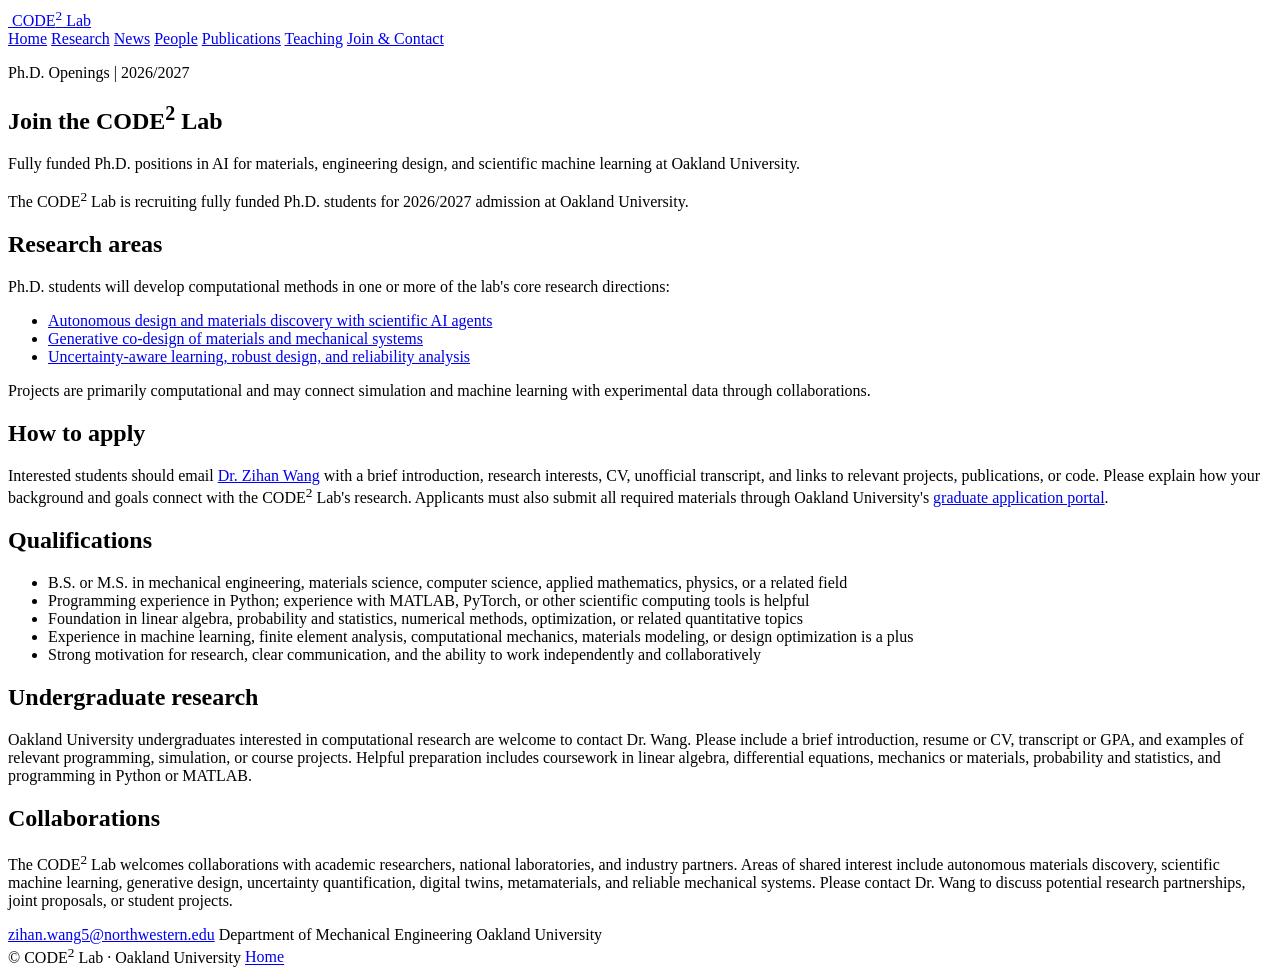
==== join.html @ 9dd8467e "Rename lab to CODE squared Lab" ====
<!doctype html>
<html lang="en">
  <head>
    <meta charset="utf-8" />
    <meta name="viewport" content="width=device-width, initial-scale=1" />
    <title>Join &amp; Contact | CODE&sup2; Lab</title>
    <link rel="icon" type="image/png" href="assets/codesign-lab-icon.png" />
    <link rel="stylesheet" href="styles.css" />
  </head>
  <body>
    <header class="site-header" data-header>
      <a class="brand" href="index.html" aria-label="CODE squared Lab home">
        <img class="brand-mark" src="assets/codesign-lab-icon.png" alt="" />
        <span>CODE<sup>2</sup> Lab</span>
      </a>
      <nav class="nav" aria-label="Primary navigation">
        <a href="index.html">Home</a>
        <a href="research.html">Research</a>
        <a href="news.html">News</a>
        <a href="people.html">People</a>
        <a href="publications.html">Publications</a>
        <a href="teaching.html">Teaching</a>
        <a class="active" href="join.html">Join &amp; Contact</a>
      </nav>
    </header>

    <main>
      <section class="page-hero">
        <p class="eyebrow">Ph.D. Openings | 2026/2027</p>
        <h1>Join the CODE<sup>2</sup> Lab</h1>
        <p>Fully funded Ph.D. positions in AI for materials, engineering design, and scientific machine learning at Oakland University.</p>
      </section>

      <section class="section recruitment-content">
        <p>
          The CODE<sup>2</sup> Lab is recruiting fully funded Ph.D. students for 2026/2027 admission at Oakland University.
        </p>

        <div class="recruitment-block">
          <h2>Research areas</h2>
          <p>Ph.D. students will develop computational methods in one or more of the lab's core research directions:</p>
          <ul>
            <li><a href="research-autonomous-discovery.html">Autonomous design and materials discovery with scientific AI agents</a></li>
            <li><a href="research-generative-codesign.html">Generative co-design of materials and mechanical systems</a></li>
            <li><a href="research-reliable-design.html">Uncertainty-aware learning, robust design, and reliability analysis</a></li>
          </ul>
          <p>
            Projects are primarily computational and may connect simulation and machine learning with experimental data
            through collaborations.
          </p>
        </div>

        <div class="recruitment-block">
          <h2>How to apply</h2>
          <p>
            Interested students should email <a class="text-link" href="mailto:zihan.wang5@northwestern.edu">Dr. Zihan Wang</a>
            with a brief introduction, research interests, CV, unofficial transcript, and links to relevant projects,
            publications, or code. Please explain how your background and goals connect with the CODE<sup>2</sup> Lab's research.
            Applicants must also submit all required materials through Oakland University's
            <a class="text-link" href="https://gradapply.oakland.edu/apply/" target="_blank" rel="noopener">graduate application portal</a>.
          </p>
        </div>

        <div class="recruitment-block">
          <h2>Qualifications</h2>
          <ul>
            <li>B.S. or M.S. in mechanical engineering, materials science, computer science, applied mathematics, physics, or a related field</li>
            <li>Programming experience in Python; experience with MATLAB, PyTorch, or other scientific computing tools is helpful</li>
            <li>Foundation in linear algebra, probability and statistics, numerical methods, optimization, or related quantitative topics</li>
            <li>Experience in machine learning, finite element analysis, computational mechanics, materials modeling, or design optimization is a plus</li>
            <li>Strong motivation for research, clear communication, and the ability to work independently and collaboratively</li>
          </ul>
        </div>

        <div class="recruitment-block">
          <h2>Undergraduate research</h2>
          <p>
            Oakland University undergraduates interested in computational research are welcome to contact Dr. Wang.
            Please include a brief introduction, resume or CV, transcript or GPA, and examples of relevant programming,
            simulation, or course projects. Helpful preparation includes coursework in linear algebra, differential
            equations, mechanics or materials, probability and statistics, and programming in Python or MATLAB.
          </p>
        </div>

        <div class="recruitment-block">
          <h2>Collaborations</h2>
          <p>
            The CODE<sup>2</sup> Lab welcomes collaborations with academic researchers, national laboratories, and industry
            partners. Areas of shared interest include autonomous materials discovery, scientific machine learning,
            generative design, uncertainty quantification, digital twins, metamaterials, and reliable mechanical systems.
            Please contact Dr. Wang to discuss potential research partnerships, joint proposals, or student projects.
          </p>
        </div>

        <div class="contact-card recruitment-contact">
          <a href="mailto:zihan.wang5@northwestern.edu">zihan.wang5@northwestern.edu</a>
          <span>Department of Mechanical Engineering</span>
          <span>Oakland University</span>
        </div>

        <div class="recruitment-block visitor-map-block">
          <div class="visitor-map" aria-label="Map of website visitors">
            <script type="text/javascript" id="mapmyvisitors" src="https://mapmyvisitors.com/map.js?cl=ffffff&amp;w=250&amp;t=n&amp;d=c1learaRrqzOCpCjEkBRZJK8Mlx36-OvCpyhNSMTIv8&amp;co=acacac&amp;cmn=cc3a96"></script>
          </div>
        </div>
      </section>
    </main>

    <footer class="footer">
      <span>&copy; <span data-year></span> CODE<sup>2</sup> Lab &middot; Oakland University</span>
      <a href="index.html">Home</a>
    </footer>

    <script src="script.js"></script>
  </body>
</html>
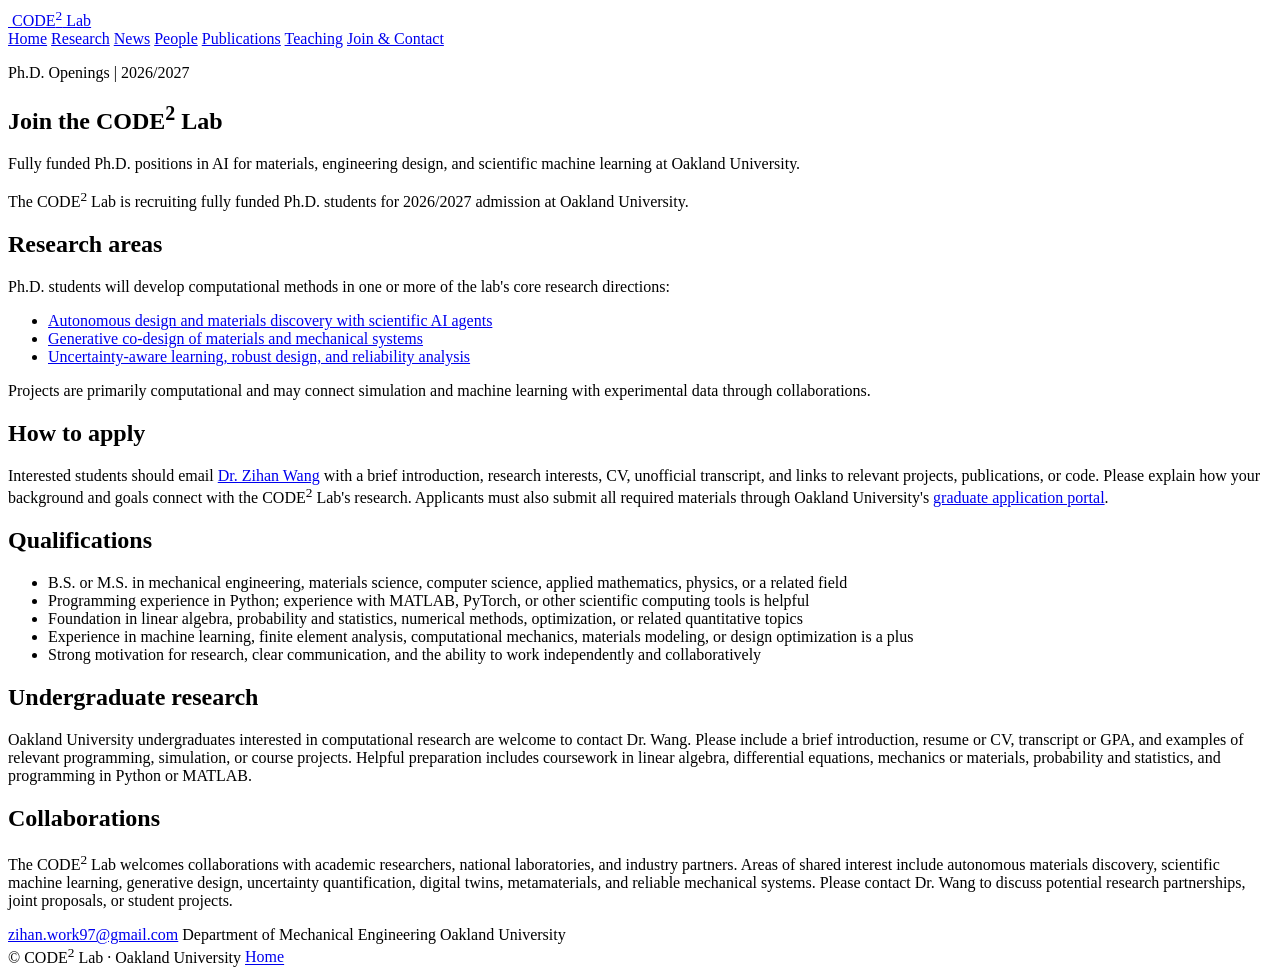
==== commit 8c4012ab: "Update contact email" ====
--- a/join.html
+++ b/join.html
@@ -53,7 +53,7 @@
         <div class="recruitment-block">
           <h2>How to apply</h2>
           <p>
-            Interested students should email <a class="text-link" href="mailto:zihan.wang5@northwestern.edu">Dr. Zihan Wang</a>
+            Interested students should email <a class="text-link" href="mailto:zihan.work97@gmail.com">Dr. Zihan Wang</a>
             with a brief introduction, research interests, CV, unofficial transcript, and links to relevant projects,
             publications, or code. Please explain how your background and goals connect with the CODE<sup>2</sup> Lab's research.
             Applicants must also submit all required materials through Oakland University's
@@ -93,7 +93,7 @@
         </div>
 
         <div class="contact-card recruitment-contact">
-          <a href="mailto:zihan.wang5@northwestern.edu">zihan.wang5@northwestern.edu</a>
+          <a href="mailto:zihan.work97@gmail.com">zihan.work97@gmail.com</a>
           <span>Department of Mechanical Engineering</span>
           <span>Oakland University</span>
         </div>
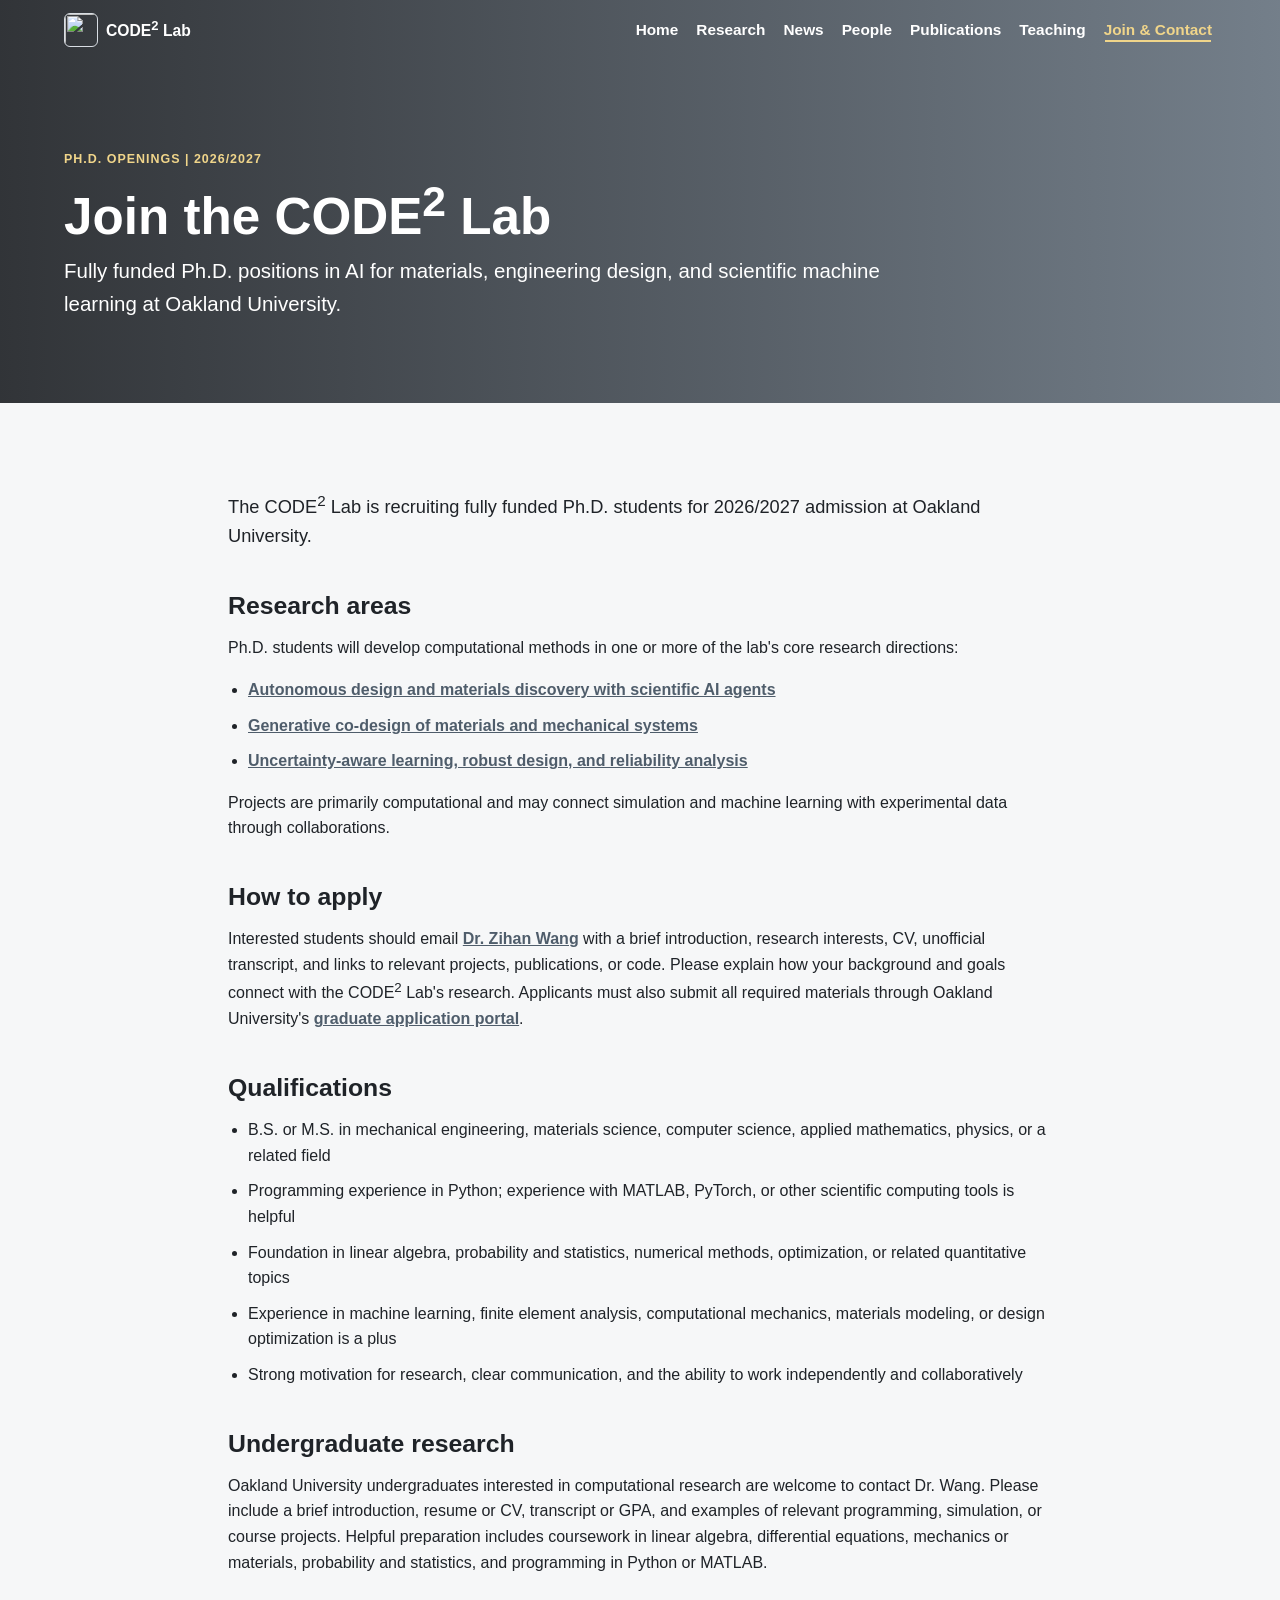
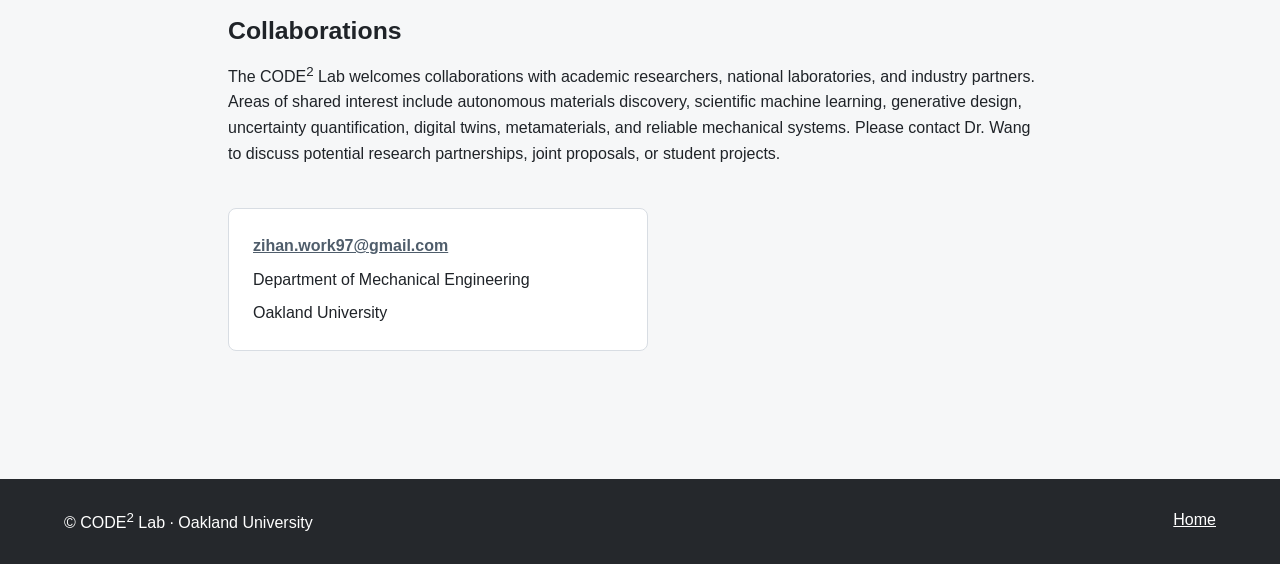
==== commit 14ca8db3: "Refresh stylesheet cache for compact hero" ====
--- a/join.html
+++ b/join.html
@@ -5,7 +5,7 @@
     <meta name="viewport" content="width=device-width, initial-scale=1" />
     <title>Join &amp; Contact | CODE&sup2; Lab</title>
     <link rel="icon" type="image/png" href="assets/codesign-lab-icon.png" />
-    <link rel="stylesheet" href="styles.css" />
+    <link rel="stylesheet" href="styles.css?v=20260806-compact" />
   </head>
   <body>
     <header class="site-header" data-header>
--- a/styles.css
+++ b/styles.css
@@ -0,0 +1,1283 @@
+:root {
+  --ink: #1f2328;
+  --muted: #66707a;
+  --line: #d8dde3;
+  --paper: #f6f7f8;
+  --white: #ffffff;
+  --green: #4f5d6b;
+  --gold: #725a34;
+  --gold-bright: #f0d58a;
+  --blue: #5f7184;
+  --charcoal: #25282c;
+  --shadow: 0 18px 50px rgba(31, 35, 40, 0.12);
+}
+
+* {
+  box-sizing: border-box;
+}
+
+html {
+  scroll-behavior: smooth;
+}
+
+@keyframes softFloat {
+  0% {
+    transform: translateY(0) rotate(0deg);
+  }
+
+  50% {
+    transform: translateY(-5px) rotate(1.2deg);
+  }
+
+  100% {
+    transform: translateY(0) rotate(0deg);
+  }
+}
+
+@keyframes softGlow {
+  0%,
+  100% {
+    opacity: 0.45;
+    transform: translate3d(-6px, 6px, 0) scale(0.96);
+  }
+
+  50% {
+    opacity: 0.88;
+    transform: translate3d(4px, -4px, 0) scale(1.04);
+  }
+}
+
+body {
+  margin: 0;
+  color: var(--ink);
+  background: var(--paper);
+  font-family: "Inter", "Segoe UI", Arial, sans-serif;
+  line-height: 1.6;
+}
+
+a {
+  color: inherit;
+}
+
+.site-header {
+  position: fixed;
+  top: 0;
+  left: 0;
+  z-index: 20;
+  display: flex;
+  width: 100%;
+  align-items: center;
+  justify-content: space-between;
+  gap: 18px;
+  padding: 12px clamp(18px, 5vw, 72px);
+  color: var(--white);
+  transition: background 180ms ease, box-shadow 180ms ease, color 180ms ease;
+}
+
+.site-header.is-scrolled {
+  color: var(--ink);
+  background: rgba(246, 247, 248, 0.94);
+  box-shadow: 0 8px 24px rgba(31, 35, 40, 0.1);
+  backdrop-filter: blur(14px);
+}
+
+.brand {
+  display: inline-flex;
+  align-items: center;
+  gap: 8px;
+  font-size: 0.98rem;
+  font-weight: 800;
+  text-decoration: none;
+}
+
+.brand-mark {
+  display: block;
+  width: 34px;
+  height: 34px;
+  border: 1px solid var(--line);
+  border-radius: 6px;
+  object-fit: cover;
+  transition: transform 220ms ease, box-shadow 220ms ease;
+}
+
+.brand:hover .brand-mark,
+.brand:focus-visible .brand-mark {
+  box-shadow: 0 10px 24px rgba(31, 35, 40, 0.14);
+  transform: translateY(-2px) rotate(-2deg);
+}
+
+.nav {
+  display: flex;
+  flex-wrap: wrap;
+  justify-content: flex-end;
+  gap: 6px 10px;
+  font-size: 0.96rem;
+  font-weight: 650;
+}
+
+.nav a {
+  position: relative;
+  display: inline-flex;
+  min-height: 36px;
+  align-items: center;
+  padding: 5px 4px;
+  text-decoration: none;
+}
+
+.nav a::after {
+  position: absolute;
+  right: 5px;
+  bottom: 6px;
+  left: 5px;
+  height: 2px;
+  background: currentColor;
+  content: "";
+  transform: scaleX(0);
+  transform-origin: left;
+  transition: transform 180ms ease;
+}
+
+.nav a.active {
+  color: var(--gold-bright);
+}
+
+.nav a:hover {
+  color: var(--gold-bright);
+}
+
+.nav a:hover::after,
+.nav a:focus-visible::after,
+.nav a.active::after {
+  transform: scaleX(1);
+}
+
+.site-header.is-scrolled .nav a.active,
+.site-header.is-scrolled .nav a:hover {
+  color: var(--gold);
+}
+
+.hero {
+  position: relative;
+  min-height: 78vh;
+  display: grid;
+  align-items: end;
+  overflow: hidden;
+  padding: 92px clamp(18px, 5vw, 72px) 48px;
+}
+
+.hero-image,
+.hero-scrim,
+.hero-interactive-wrap {
+  position: absolute;
+  inset: 0;
+  width: 100%;
+  height: 100%;
+}
+
+.hero-image {
+  object-fit: cover;
+  object-position: center;
+}
+
+.hero-scrim {
+  background: linear-gradient(90deg, rgba(37, 40, 44, 0.78), rgba(79, 93, 107, 0.42) 44%, rgba(95, 113, 132, 0.1) 76%);
+}
+
+.hero-interactive-wrap {
+  z-index: 1;
+  inset: auto clamp(18px, 5vw, 72px) 9% auto;
+  width: min(24vw, 330px);
+  height: min(24vw, 330px);
+  pointer-events: none;
+}
+
+.hero-interactive-model {
+  display: block;
+  width: 100%;
+  height: 100%;
+  cursor: grab;
+  filter: drop-shadow(0 20px 28px rgba(0, 0, 0, 0.3));
+  opacity: 1;
+  touch-action: none;
+  pointer-events: auto;
+}
+
+.hero-interactive-model:active {
+  cursor: grabbing;
+}
+
+.hero-rotate-hint {
+  position: absolute;
+  top: 8px;
+  left: 8px;
+  z-index: 2;
+  border: 1px solid rgba(255, 255, 255, 0.42);
+  border-radius: 999px;
+  padding: 4px 9px;
+  color: rgba(255, 255, 255, 0.86);
+  background: rgba(31, 35, 40, 0.36);
+  backdrop-filter: blur(8px);
+  font-size: 0.7rem;
+  font-weight: 800;
+  letter-spacing: 0.02em;
+  pointer-events: none;
+}
+
+.hero-content {
+  position: relative;
+  z-index: 2;
+  max-width: 680px;
+  color: var(--white);
+  animation: heroRise 720ms ease both;
+}
+
+@keyframes heroRise {
+  from {
+    opacity: 0;
+    transform: translateY(18px);
+  }
+
+  to {
+    opacity: 1;
+    transform: translateY(0);
+  }
+}
+
+.page-hero {
+  padding: 150px clamp(18px, 5vw, 72px) 82px;
+  color: var(--white);
+  background:
+    linear-gradient(90deg, rgba(37, 40, 44, 0.94), rgba(79, 93, 107, 0.78)),
+    url("assets/research-hero.png") center / cover;
+}
+
+.page-hero h1,
+.page-hero p {
+  max-width: 860px;
+}
+
+.page-hero h1 {
+  font-size: clamp(2.35rem, 4vw, 3.8rem);
+  line-height: 1.02;
+}
+
+.page-hero > p:not(.eyebrow) {
+  margin-bottom: 0;
+  font-size: clamp(1.05rem, 2vw, 1.28rem);
+}
+
+.page-hero > .text-link {
+  display: inline-block;
+  margin-top: 16px;
+  color: var(--gold-bright);
+}
+
+.page-hero > .text-link:hover {
+  color: var(--white);
+}
+
+.eyebrow {
+  margin: 0 0 10px;
+  color: var(--gold);
+  font-size: 0.78rem;
+  font-weight: 800;
+  letter-spacing: 0.08em;
+  text-transform: uppercase;
+}
+
+.hero .eyebrow,
+.page-hero .eyebrow {
+  color: var(--gold-bright);
+}
+
+h1,
+h2,
+h3,
+p {
+  margin-top: 0;
+}
+
+h1 {
+  margin-bottom: 12px;
+  font-size: clamp(3rem, 6.4vw, 6rem);
+  line-height: 0.94;
+}
+
+h2 {
+  margin-bottom: 0;
+  font-size: clamp(1.75rem, 3vw, 2.8rem);
+  line-height: 1.1;
+}
+
+h3 {
+  margin-bottom: 10px;
+  font-size: 1.12rem;
+  line-height: 1.25;
+}
+
+.hero-copy {
+  max-width: 590px;
+  margin-bottom: 20px;
+  font-size: clamp(0.98rem, 1.6vw, 1.18rem);
+}
+
+.hero-actions {
+  display: flex;
+  flex-wrap: wrap;
+  gap: 10px;
+}
+
+.button {
+  display: inline-flex;
+  min-height: 40px;
+  align-items: center;
+  justify-content: center;
+  border: 1px solid rgba(255, 255, 255, 0.78);
+  border-radius: 7px;
+  padding: 8px 15px;
+  font-weight: 760;
+  text-decoration: none;
+  transition: background 180ms ease, color 180ms ease, transform 180ms ease, box-shadow 180ms ease;
+}
+
+.button:hover,
+.button:focus-visible {
+  box-shadow: 0 12px 28px rgba(31, 35, 40, 0.18);
+  transform: translateY(-2px);
+}
+
+.button.primary {
+  color: var(--charcoal);
+  background: var(--white);
+}
+
+.button.secondary {
+  color: var(--white);
+}
+
+.section {
+  max-width: 1180px;
+  margin: 0 auto;
+  padding: 86px clamp(18px, 5vw, 48px);
+}
+
+.motion-ready .section,
+.motion-ready .page-hero {
+  opacity: 0;
+  transform: translateY(18px);
+  transition: opacity 520ms ease, transform 520ms ease;
+}
+
+.motion-ready .section.is-visible,
+.motion-ready .page-hero.is-visible {
+  opacity: 1;
+  transform: translateY(0);
+}
+
+.section[id] {
+  scroll-margin-top: 88px;
+}
+
+.band {
+  max-width: none;
+  background: var(--white);
+}
+
+.band > * {
+  max-width: 1084px;
+  margin-right: auto;
+  margin-left: auto;
+}
+
+.section-heading {
+  margin-bottom: 34px;
+}
+
+.section-heading.split {
+  display: flex;
+  align-items: end;
+  justify-content: space-between;
+  gap: 28px;
+}
+
+.intro-grid {
+  display: grid;
+  grid-template-columns: minmax(0, 1.15fr) minmax(300px, 0.85fr);
+  gap: 42px;
+  align-items: start;
+}
+
+.intro-grid > p {
+  max-width: 720px;
+  font-size: 1.18rem;
+}
+
+.facts {
+  display: grid;
+  gap: 14px;
+  margin: 0;
+}
+
+.facts div,
+.contact-card {
+  border: 1px solid var(--line);
+  border-radius: 8px;
+  background: var(--white);
+  box-shadow: var(--shadow);
+}
+
+.facts div {
+  padding: 18px;
+}
+
+dt {
+  color: var(--muted);
+  font-size: 0.78rem;
+  font-weight: 800;
+  text-transform: uppercase;
+}
+
+dd {
+  margin: 5px 0 0;
+  font-weight: 700;
+}
+
+.useful-links {
+  display: grid;
+  gap: 6px;
+}
+
+.useful-links a {
+  color: var(--green);
+}
+
+.lab-vision-copy {
+  max-width: 860px;
+  margin-bottom: 42px;
+  font-size: 1.18rem;
+}
+
+.home-info-grid {
+  display: grid;
+  grid-template-columns: minmax(0, 1.05fr) minmax(0, 1.2fr) minmax(220px, 0.75fr);
+  border-top: 1px solid var(--line);
+  border-bottom: 1px solid var(--line);
+  padding: 30px 0;
+}
+
+.home-info-panel {
+  min-width: 0;
+  padding: 0 28px;
+}
+
+.home-info-panel:first-child {
+  padding-left: 0;
+}
+
+.home-info-panel + .home-info-panel {
+  border-left: 1px solid var(--line);
+}
+
+.home-info-panel h3 {
+  margin-bottom: 8px;
+  font-size: 1.25rem;
+}
+
+.home-info-panel h3 a {
+  text-decoration: none;
+}
+
+.home-info-panel p:last-child {
+  margin-bottom: 0;
+}
+
+.home-lab-identity,
+.home-pi-summary {
+  display: grid;
+  grid-template-columns: auto minmax(0, 1fr);
+  gap: 20px;
+  align-items: start;
+}
+
+.home-lab-icon {
+  display: block;
+  width: 120px;
+  height: 120px;
+  border: 1px solid var(--line);
+  border-radius: 8px;
+  object-fit: cover;
+  animation: softFloat 5.8s ease-in-out infinite;
+  box-shadow: 0 14px 34px rgba(31, 35, 40, 0.1);
+}
+
+.home-pi-summary > img {
+  display: block;
+  width: 92px;
+  height: 112px;
+  border: 1px solid var(--line);
+  border-radius: 8px;
+  object-fit: cover;
+  object-position: center 32%;
+  transition: transform 220ms ease, box-shadow 220ms ease;
+}
+
+.home-pi-summary > img:hover {
+  box-shadow: 0 14px 34px rgba(31, 35, 40, 0.12);
+  transform: translateY(-3px);
+}
+
+.home-pi-summary > div > p:not(.eyebrow) {
+  margin-bottom: 12px;
+  color: var(--muted);
+}
+
+.home-pi-links {
+  display: flex;
+  flex-wrap: wrap;
+  gap: 6px 14px;
+}
+
+.home-pi-links a,
+.home-quick-links a {
+  color: var(--green);
+  font-weight: 800;
+}
+
+.home-quick-links {
+  display: grid;
+  align-content: start;
+  gap: 7px;
+}
+
+.home-quick-links .eyebrow {
+  margin-bottom: 3px;
+}
+
+.research-grid {
+  display: grid;
+  grid-template-columns: repeat(3, minmax(0, 1fr));
+  gap: 18px;
+}
+
+.page-card-grid {
+  display: grid;
+  grid-template-columns: repeat(3, minmax(0, 1fr));
+  gap: 14px;
+}
+
+.page-card {
+  position: relative;
+  display: block;
+  min-height: 160px;
+  overflow: hidden;
+  border: 1px solid var(--line);
+  border-top: 4px solid var(--green);
+  border-radius: 8px;
+  padding: 18px;
+  color: var(--ink);
+  background: #f1f3f5;
+  text-decoration: none;
+  transition: color 180ms ease, transform 160ms ease, box-shadow 160ms ease;
+}
+
+.page-card::before {
+  position: absolute;
+  inset: 0;
+  z-index: 0;
+  background:
+    linear-gradient(rgba(31, 35, 40, 0.72), rgba(31, 35, 40, 0.82)),
+    var(--card-image) center / cover no-repeat;
+  content: "";
+  opacity: 0;
+  transform: scale(1.04);
+  transition: opacity 180ms ease, transform 240ms ease;
+}
+
+.page-card::after {
+  position: absolute;
+  top: 16px;
+  right: 16px;
+  z-index: 1;
+  width: 38px;
+  height: 38px;
+  border: 1px solid currentColor;
+  border-radius: 50%;
+  background: radial-gradient(circle at 35% 35%, rgba(255, 255, 255, 0.88), rgba(255, 255, 255, 0) 62%);
+  content: "";
+  opacity: 0;
+  transform: scale(0.62);
+  transition: opacity 180ms ease, transform 220ms ease;
+}
+
+.page-card > * {
+  position: relative;
+  z-index: 1;
+}
+
+.page-card .number {
+  margin-bottom: 12px;
+}
+
+.page-card p {
+  margin-bottom: 0;
+}
+
+.page-card:hover,
+.page-card:focus-visible {
+  color: var(--white);
+  box-shadow: var(--shadow);
+  transform: translateY(-4px) rotate(-0.25deg);
+}
+
+.page-card:hover::before,
+.page-card:focus-visible::before {
+  opacity: 1;
+  transform: scale(1);
+}
+
+.page-card:hover .number,
+.page-card:focus-visible .number {
+  color: var(--gold-bright);
+}
+
+.page-card:hover::after,
+.page-card:focus-visible::after {
+  animation: softGlow 2.4s ease-in-out infinite;
+  opacity: 0.7;
+  transform: scale(1);
+}
+
+.page-card-research {
+  --card-image: url("assets/research-thrusts-overview.png");
+}
+
+.page-card-news {
+  --card-image: url("assets/research-hero.png");
+}
+
+.page-card-people {
+  --card-image: url("assets/zihan-wang-headshot.jpg");
+}
+
+.page-card-publications {
+  --card-image: url("assets/research-hero.png");
+}
+
+.page-card-teaching {
+  --card-image: url("assets/research-hero.png");
+}
+
+.page-card-join {
+  --card-image: url("assets/codesign-lab-icon.png");
+}
+
+.page-card-people::before {
+  background-position: center 28%;
+}
+
+.research-grid article {
+  border-top: 4px solid var(--green);
+  border-radius: 8px;
+  padding: 24px;
+  background: #f1f3f5;
+}
+
+.research-overview {
+  display: grid;
+  gap: 48px;
+}
+
+.research-figure {
+  margin: 0;
+  border: 1px solid var(--line);
+  border-radius: 8px;
+  padding: clamp(12px, 2vw, 22px);
+  background: var(--white);
+}
+
+.research-figure img {
+  display: block;
+  width: 100%;
+  height: auto;
+}
+
+.research-figure figcaption {
+  margin-top: 14px;
+  color: var(--muted);
+  font-size: 0.9rem;
+}
+
+.overview-figure {
+  width: 85%;
+  margin-right: auto;
+  margin-left: auto;
+}
+
+.research-direction-grid {
+  display: grid;
+  grid-template-columns: repeat(3, minmax(0, 1fr));
+  gap: 18px;
+}
+
+.research-direction-card {
+  position: relative;
+  display: flex;
+  min-height: 300px;
+  flex-direction: column;
+  overflow: hidden;
+  border: 1px solid var(--line);
+  border-top: 4px solid var(--green);
+  border-radius: 8px;
+  padding: 26px;
+  background: var(--white);
+  text-decoration: none;
+  transition: border-color 160ms ease, box-shadow 160ms ease, transform 160ms ease;
+}
+
+.research-direction-card::before {
+  position: absolute;
+  inset: 0;
+  z-index: 0;
+  background:
+    linear-gradient(rgba(255, 255, 255, 0.74), rgba(246, 247, 248, 0.88)),
+    var(--direction-image) center / contain no-repeat;
+  content: "";
+  opacity: 0;
+  transform: scale(1.04);
+  transition: opacity 180ms ease, transform 240ms ease;
+}
+
+.research-direction-card > * {
+  position: relative;
+  z-index: 1;
+}
+
+.research-direction-card:hover,
+.research-direction-card:focus-visible {
+  border-color: var(--blue);
+  box-shadow: var(--shadow);
+  transform: translateY(-4px);
+}
+
+.research-direction-card:hover::before,
+.research-direction-card:focus-visible::before {
+  opacity: 1;
+  transform: scale(1);
+}
+
+.research-direction-autonomous {
+  --direction-image: url("assets/research-autonomous-agents.png");
+}
+
+.research-direction-codesign {
+  --direction-image: url("assets/research-generative-codesign.png");
+}
+
+.research-direction-reliable {
+  --direction-image: url("assets/research-uncertainty-propagation.png");
+}
+
+.research-direction-card h2 {
+  margin-bottom: 14px;
+  font-size: 1.35rem;
+}
+
+.research-direction-card .card-link {
+  margin-top: auto;
+  padding-top: 18px;
+  color: var(--green);
+  font-weight: 850;
+}
+
+.research-detail-hero h1 {
+  max-width: 980px;
+}
+
+.research-detail {
+  display: grid;
+  gap: 48px;
+}
+
+.back-link {
+  width: fit-content;
+  color: var(--green);
+  font-weight: 850;
+}
+
+.research-detail .research-figure {
+  width: min(100%, 760px);
+  margin-right: auto;
+  margin-left: auto;
+}
+
+.research-detail .autonomous-figure {
+  width: min(100%, 380px);
+}
+
+.research-detail .codesign-figure {
+  width: min(100%, 440px);
+}
+
+.research-detail .uncertainty-figure {
+  width: min(100%, 420px);
+}
+
+.research-summary {
+  max-width: 900px;
+  margin-bottom: 0;
+  font-size: 1.1rem;
+}
+
+.selected-articles {
+  max-width: 960px;
+  border-top: 1px solid var(--line);
+  padding-top: 34px;
+}
+
+.selected-articles h2 {
+  margin-bottom: 24px;
+  font-size: 1.55rem;
+}
+
+.selected-articles .pub-list {
+  margin-bottom: 0;
+}
+
+.direction-nav {
+  display: flex;
+  justify-content: space-between;
+  gap: 20px;
+}
+
+.direction-nav a {
+  display: grid;
+  gap: 3px;
+  text-decoration: none;
+}
+
+.direction-nav a:last-child {
+  margin-left: auto;
+  text-align: right;
+}
+
+.direction-nav span {
+  color: var(--muted);
+  font-size: 0.8rem;
+  font-weight: 750;
+  text-transform: uppercase;
+}
+
+.direction-nav strong {
+  color: var(--green);
+}
+
+.number {
+  display: block;
+  margin-bottom: 22px;
+  color: var(--blue);
+  font-size: 0.82rem;
+  font-weight: 900;
+}
+
+.pi-profile {
+  display: grid;
+  grid-template-columns: 300px minmax(0, 1fr);
+  gap: clamp(28px, 5vw, 52px);
+  align-items: start;
+  max-width: 1040px;
+}
+
+.pi-avatar {
+  display: block;
+  width: min(300px, 100%);
+  height: auto;
+  aspect-ratio: 1;
+  border-radius: 8px;
+  border: 1px solid var(--line);
+  object-fit: cover;
+  object-position: center 32%;
+}
+
+.pi-sidebar {
+  width: min(300px, 100%);
+}
+
+.profile-links {
+  display: flex;
+  flex-wrap: wrap;
+  gap: 8px 16px;
+  margin-top: 14px;
+}
+
+.profile-links a {
+  color: var(--green);
+  font-weight: 850;
+}
+
+.pi-introduction h2 {
+  margin-bottom: 8px;
+}
+
+.pi-introduction > p:not(.eyebrow):not(.role) {
+  max-width: 760px;
+  margin-bottom: 14px;
+}
+
+.role {
+  margin-bottom: 14px;
+  color: var(--green);
+  font-weight: 850;
+}
+
+.inline-actions {
+  display: flex;
+  flex-wrap: wrap;
+  gap: 14px;
+  margin-top: 20px;
+}
+
+.inline-actions a {
+  color: var(--green);
+  font-weight: 850;
+}
+
+.wide-copy {
+  max-width: 820px;
+  font-size: 1.14rem;
+}
+
+.news-list {
+  max-width: 900px;
+  border-top: 1px solid var(--line);
+}
+
+.news-list article {
+  display: grid;
+  grid-template-columns: 120px minmax(0, 1fr);
+  gap: 24px;
+  padding: 18px 0;
+  border-bottom: 1px solid var(--line);
+}
+
+.news-list time {
+  color: var(--green);
+  font-weight: 850;
+}
+
+.news-list p {
+  margin: 0;
+}
+
+.section-link {
+  display: inline-block;
+  margin-top: 24px;
+}
+
+.text-link {
+  color: var(--green);
+  font-weight: 850;
+}
+
+.metric {
+  max-width: 260px;
+  margin: 0;
+  color: var(--muted);
+}
+
+.metric strong {
+  color: var(--green);
+  font-size: 2.2rem;
+  line-height: 1;
+}
+
+.pub-list {
+  display: grid;
+  gap: 18px;
+  padding-left: 22px;
+}
+
+.pub-category {
+  max-width: 1084px;
+  margin: 34px auto 14px;
+  color: var(--green);
+  font-size: 1rem;
+  text-transform: uppercase;
+}
+
+.pub-list li::marker {
+  color: var(--gold);
+  font-weight: 900;
+}
+
+.publication-link {
+  display: inline-block;
+  margin-left: 8px;
+  color: var(--green);
+  font-size: 0.9rem;
+  font-weight: 850;
+  white-space: nowrap;
+}
+
+.two-column {
+  display: grid;
+  grid-template-columns: repeat(2, minmax(0, 1fr));
+  gap: 32px;
+}
+
+.two-column > div {
+  border-left: 4px solid var(--blue);
+  padding-left: 22px;
+}
+
+.course-section {
+  max-width: 900px;
+}
+
+.course-section > div {
+  border-left: 4px solid var(--blue);
+  padding-left: 22px;
+}
+
+.opening-columns h2 {
+  font-size: clamp(1.6rem, 3vw, 2.15rem);
+}
+
+.opening-columns li {
+  line-height: 1.55;
+}
+
+.recruitment-content {
+  max-width: 920px;
+}
+
+.recruitment-content > p:first-child {
+  max-width: 820px;
+  font-size: 1.14rem;
+}
+
+.recruitment-block {
+  max-width: 820px;
+  margin-top: 42px;
+}
+
+.recruitment-block h2 {
+  margin-bottom: 16px;
+  font-size: 1.55rem;
+}
+
+.recruitment-block a:not(.text-link) {
+  color: var(--green);
+  font-weight: 750;
+}
+
+.recruitment-contact {
+  width: min(100%, 420px);
+  margin-top: 42px;
+  box-shadow: none;
+}
+
+.visitor-map-block {
+  width: fit-content;
+  max-width: 100%;
+  margin-right: auto;
+  margin-left: auto;
+}
+
+.visitor-map {
+  line-height: 0;
+}
+
+.visitor-map canvas,
+.visitor-map iframe {
+  max-width: 100%;
+}
+
+.opportunity-grid {
+  display: grid;
+  grid-template-columns: repeat(3, minmax(0, 1fr));
+  gap: 18px;
+}
+
+.opportunity-grid article {
+  min-height: 220px;
+  border: 1px solid var(--line);
+  border-radius: 8px;
+  padding: 24px;
+  background: #f6f7f8;
+}
+
+.opportunity-grid h3 {
+  color: var(--green);
+}
+
+ul {
+  padding-left: 20px;
+}
+
+li + li {
+  margin-top: 10px;
+}
+
+.contact {
+  display: grid;
+  grid-template-columns: minmax(0, 1fr) 360px;
+  gap: 40px;
+  align-items: center;
+}
+
+.contact-card {
+  display: grid;
+  gap: 8px;
+  padding: 24px;
+}
+
+.contact-card a {
+  color: var(--green);
+  font-weight: 850;
+}
+
+.footer {
+  display: flex;
+  justify-content: space-between;
+  gap: 18px;
+  padding: 28px clamp(18px, 5vw, 72px);
+  color: var(--white);
+  background: var(--charcoal);
+}
+
+@media (max-width: 820px) {
+  .site-header {
+    position: absolute;
+    align-items: flex-start;
+  }
+
+  .nav {
+    gap: 8px 12px;
+    font-size: 0.8rem;
+  }
+
+  .hero {
+    min-height: 640px;
+    padding-top: 112px;
+    padding-bottom: 44px;
+  }
+
+  .hero-scrim {
+    background: linear-gradient(180deg, rgba(37, 40, 44, 0.82), rgba(79, 93, 107, 0.52), rgba(95, 113, 132, 0.22));
+  }
+
+  .hero-interactive-wrap {
+    right: 4vw;
+    bottom: 6%;
+    width: min(36vw, 240px);
+    height: min(36vw, 240px);
+  }
+
+  .intro-grid,
+  .home-info-grid,
+  .research-grid,
+  .research-direction-grid,
+  .page-card-grid,
+  .two-column,
+  .opportunity-grid,
+  .contact {
+    grid-template-columns: 1fr;
+  }
+
+  .home-info-grid {
+    gap: 28px;
+  }
+
+  .home-info-panel,
+  .home-info-panel:first-child {
+    padding: 0;
+  }
+
+  .home-info-panel + .home-info-panel {
+    border-top: 1px solid var(--line);
+    border-left: 0;
+    padding-top: 28px;
+  }
+
+  .pi-profile {
+    grid-template-columns: 1fr;
+  }
+
+  .section-heading.split {
+    display: block;
+  }
+
+  .news-list article {
+    grid-template-columns: 1fr;
+    gap: 6px;
+  }
+
+  .research-direction-card {
+    min-height: 240px;
+  }
+
+}
+
+@media (max-width: 560px) {
+  .site-header {
+    display: grid;
+  }
+
+  .nav {
+    justify-content: flex-start;
+  }
+
+  .hero {
+    min-height: 600px;
+  }
+
+  .hero-interactive-wrap {
+    right: -5vw;
+    bottom: 5%;
+    width: 40vw;
+    height: 40vw;
+  }
+
+  .hero-rotate-hint {
+    font-size: 0.72rem;
+  }
+
+  h1 {
+    font-size: 2.75rem;
+  }
+
+  .section {
+    padding-top: 64px;
+    padding-bottom: 64px;
+  }
+
+  .footer {
+    display: grid;
+  }
+
+  .direction-nav {
+    display: grid;
+  }
+
+  .direction-nav a:last-child {
+    margin-left: 0;
+    text-align: left;
+  }
+}
+
+@media (prefers-reduced-motion: reduce) {
+  *,
+  *::before,
+  *::after {
+    animation-duration: 0.001ms !important;
+    animation-iteration-count: 1 !important;
+    scroll-behavior: auto !important;
+    transition-duration: 0.001ms !important;
+  }
+
+  .motion-ready .section,
+  .motion-ready .page-hero {
+    opacity: 1;
+    transform: none;
+  }
+}
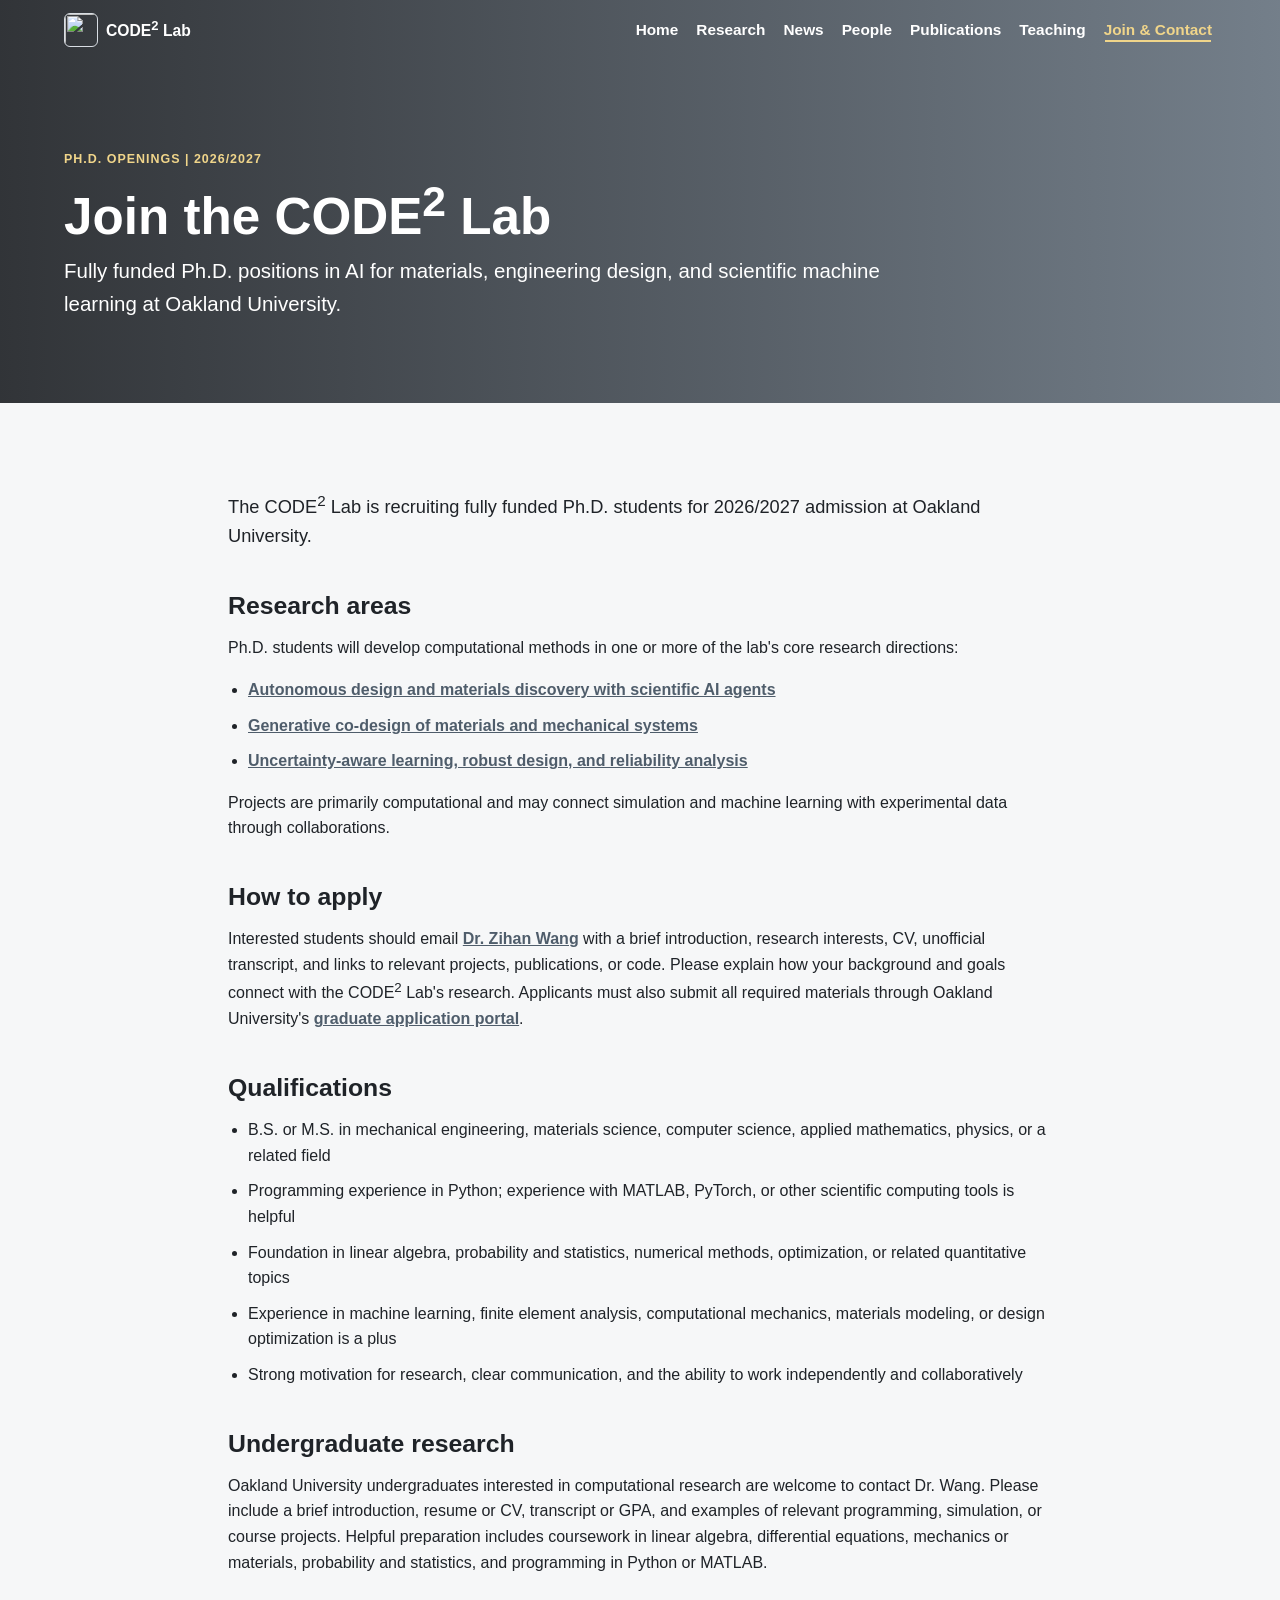
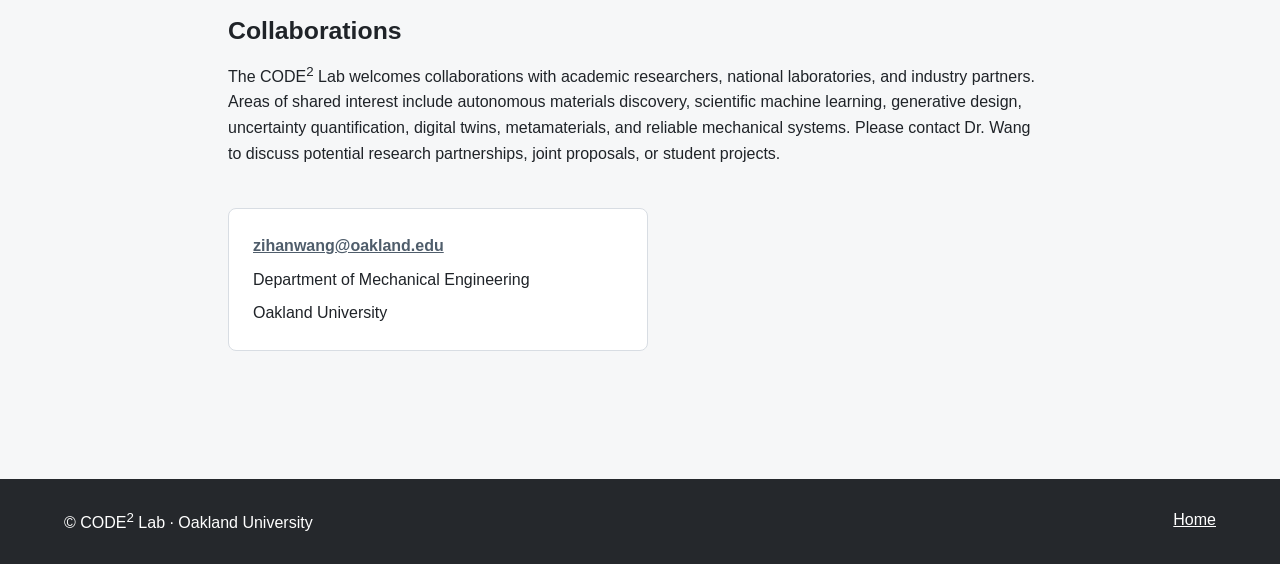
==== commit 0776291b: "Update contact email to Oakland" ====
--- a/join.html
+++ b/join.html
@@ -53,7 +53,7 @@
         <div class="recruitment-block">
           <h2>How to apply</h2>
           <p>
-            Interested students should email <a class="text-link" href="mailto:zihan.work97@gmail.com">Dr. Zihan Wang</a>
+            Interested students should email <a class="text-link" href="mailto:zihanwang@oakland.edu">Dr. Zihan Wang</a>
             with a brief introduction, research interests, CV, unofficial transcript, and links to relevant projects,
             publications, or code. Please explain how your background and goals connect with the CODE<sup>2</sup> Lab's research.
             Applicants must also submit all required materials through Oakland University's
@@ -93,7 +93,7 @@
         </div>
 
         <div class="contact-card recruitment-contact">
-          <a href="mailto:zihan.work97@gmail.com">zihan.work97@gmail.com</a>
+          <a href="mailto:zihanwang@oakland.edu">zihanwang@oakland.edu</a>
           <span>Department of Mechanical Engineering</span>
           <span>Oakland University</span>
         </div>
--- a/styles.css
+++ b/styles.css
@@ -914,6 +914,27 @@
   font-weight: 850;
 }
 
+.pi-awards {
+  margin-top: 22px;
+}
+
+.pi-awards h3 {
+  margin-bottom: 8px;
+  color: var(--ink);
+  font-size: 0.95rem;
+}
+
+.pi-awards ul {
+  margin: 0;
+  padding-left: 18px;
+  color: var(--muted);
+  font-size: 0.92rem;
+}
+
+.pi-awards li + li {
+  margin-top: 7px;
+}
+
 .pi-introduction h2 {
   margin-bottom: 8px;
 }
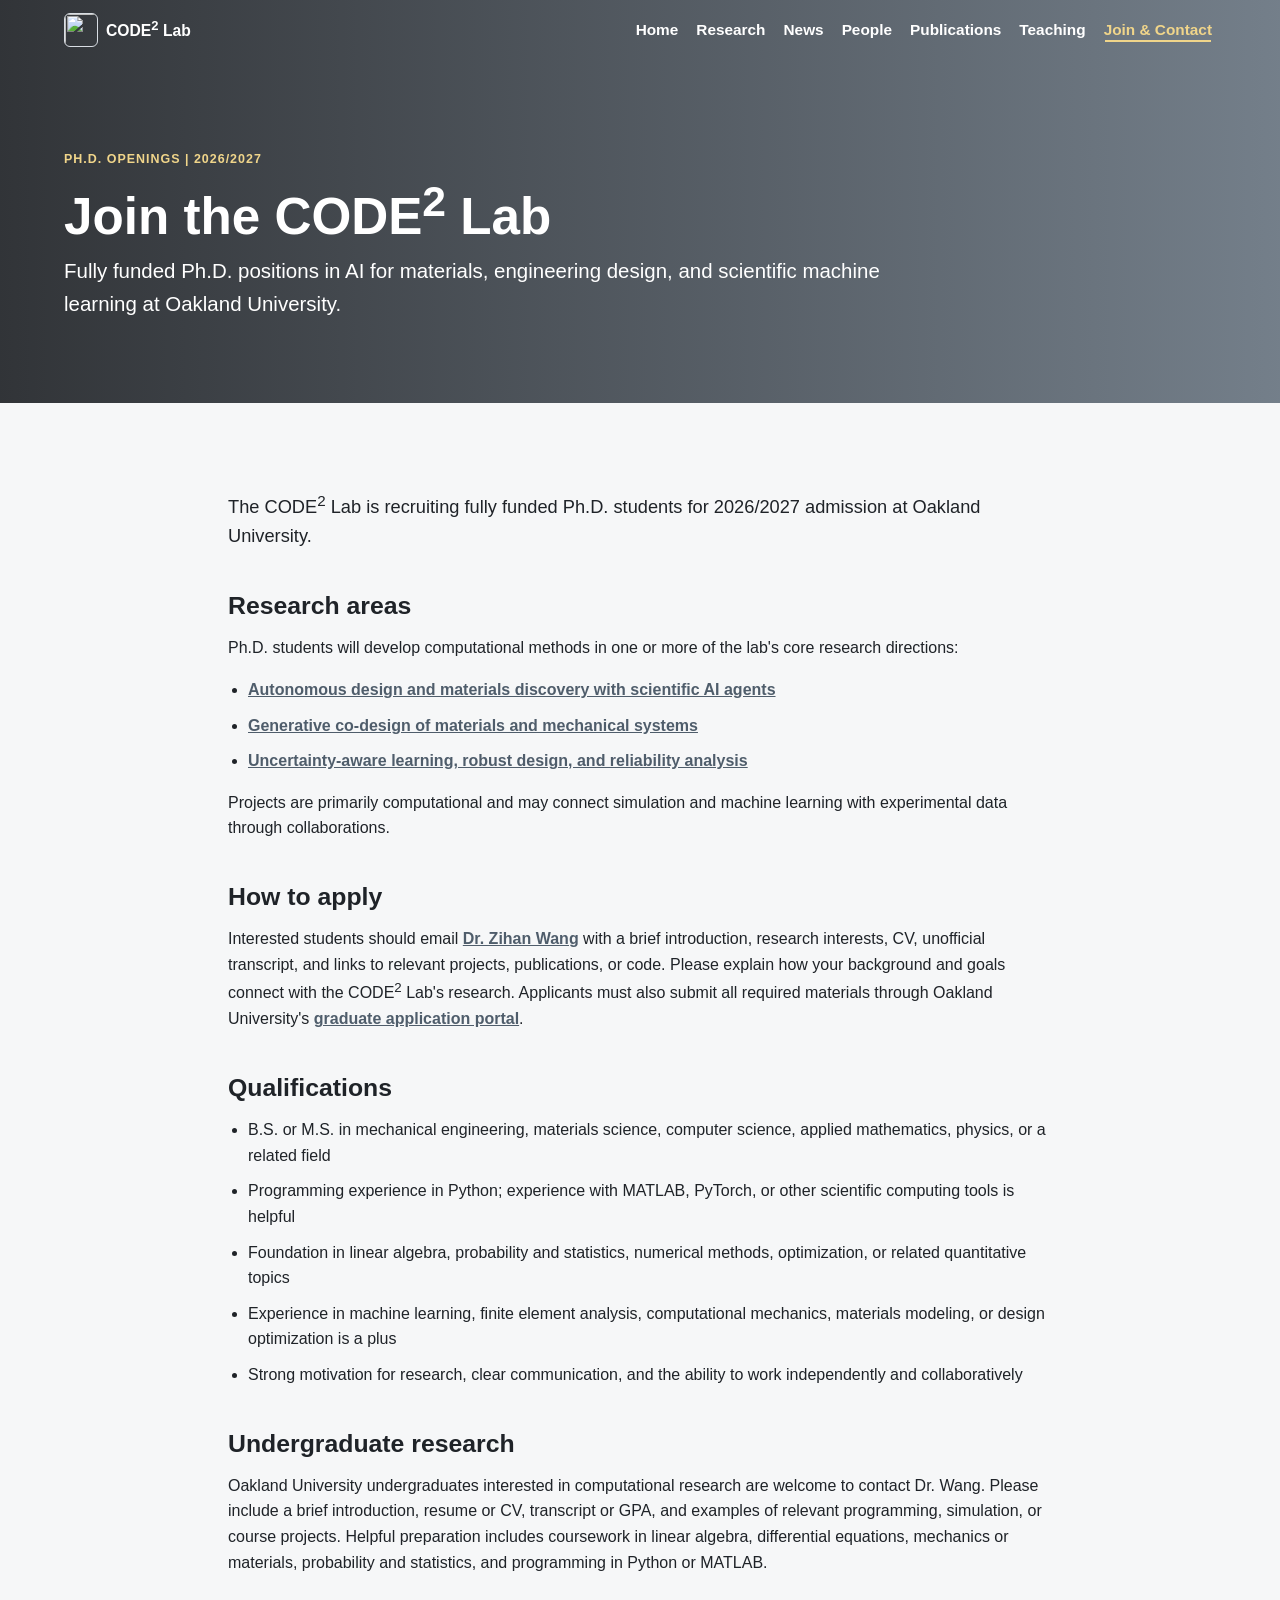
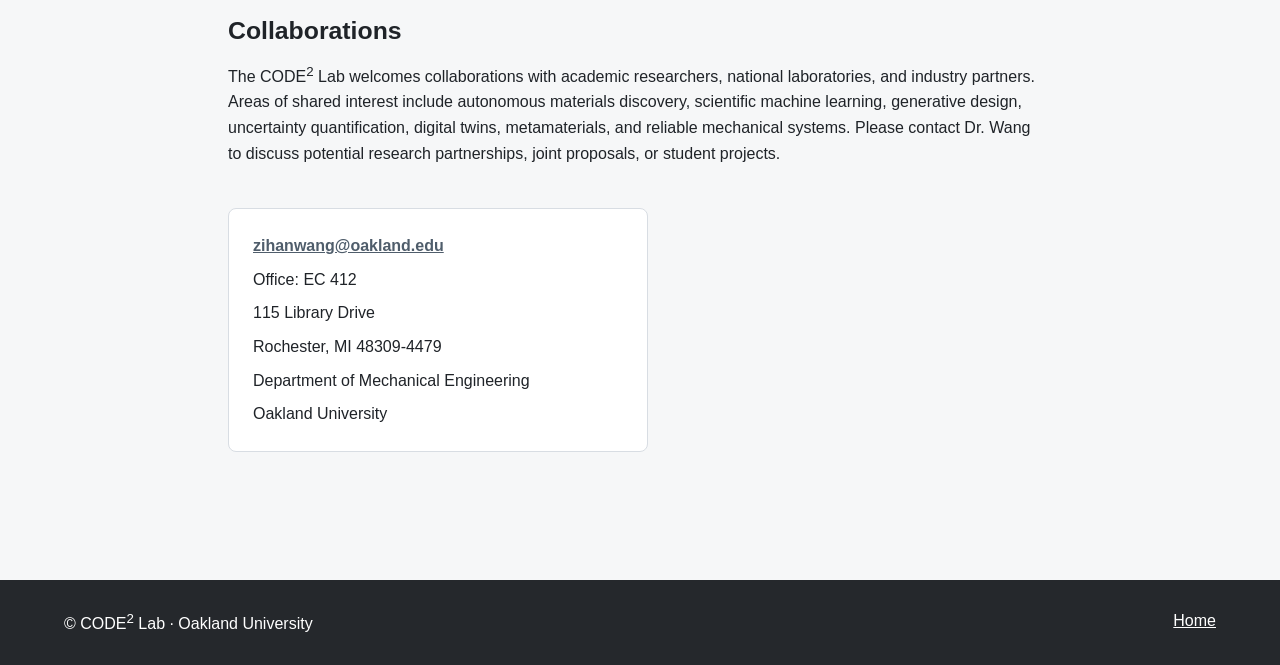
==== commit 8cbe2b6f: "Add PI office location" ====
--- a/join.html
+++ b/join.html
@@ -94,6 +94,9 @@
 
         <div class="contact-card recruitment-contact">
           <a href="mailto:zihanwang@oakland.edu">zihanwang@oakland.edu</a>
+          <span>Office: EC 412</span>
+          <span>115 Library Drive</span>
+          <span>Rochester, MI 48309-4479</span>
           <span>Department of Mechanical Engineering</span>
           <span>Oakland University</span>
         </div>
--- a/styles.css
+++ b/styles.css
@@ -914,14 +914,23 @@
   font-weight: 850;
 }
 
+.pi-office,
 .pi-awards {
   margin-top: 22px;
 }
 
+.pi-office h3,
 .pi-awards h3 {
   margin-bottom: 8px;
   color: var(--ink);
   font-size: 0.95rem;
+}
+
+.pi-office p {
+  margin: 0;
+  color: var(--muted);
+  font-size: 0.92rem;
+  line-height: 1.55;
 }
 
 .pi-awards ul {
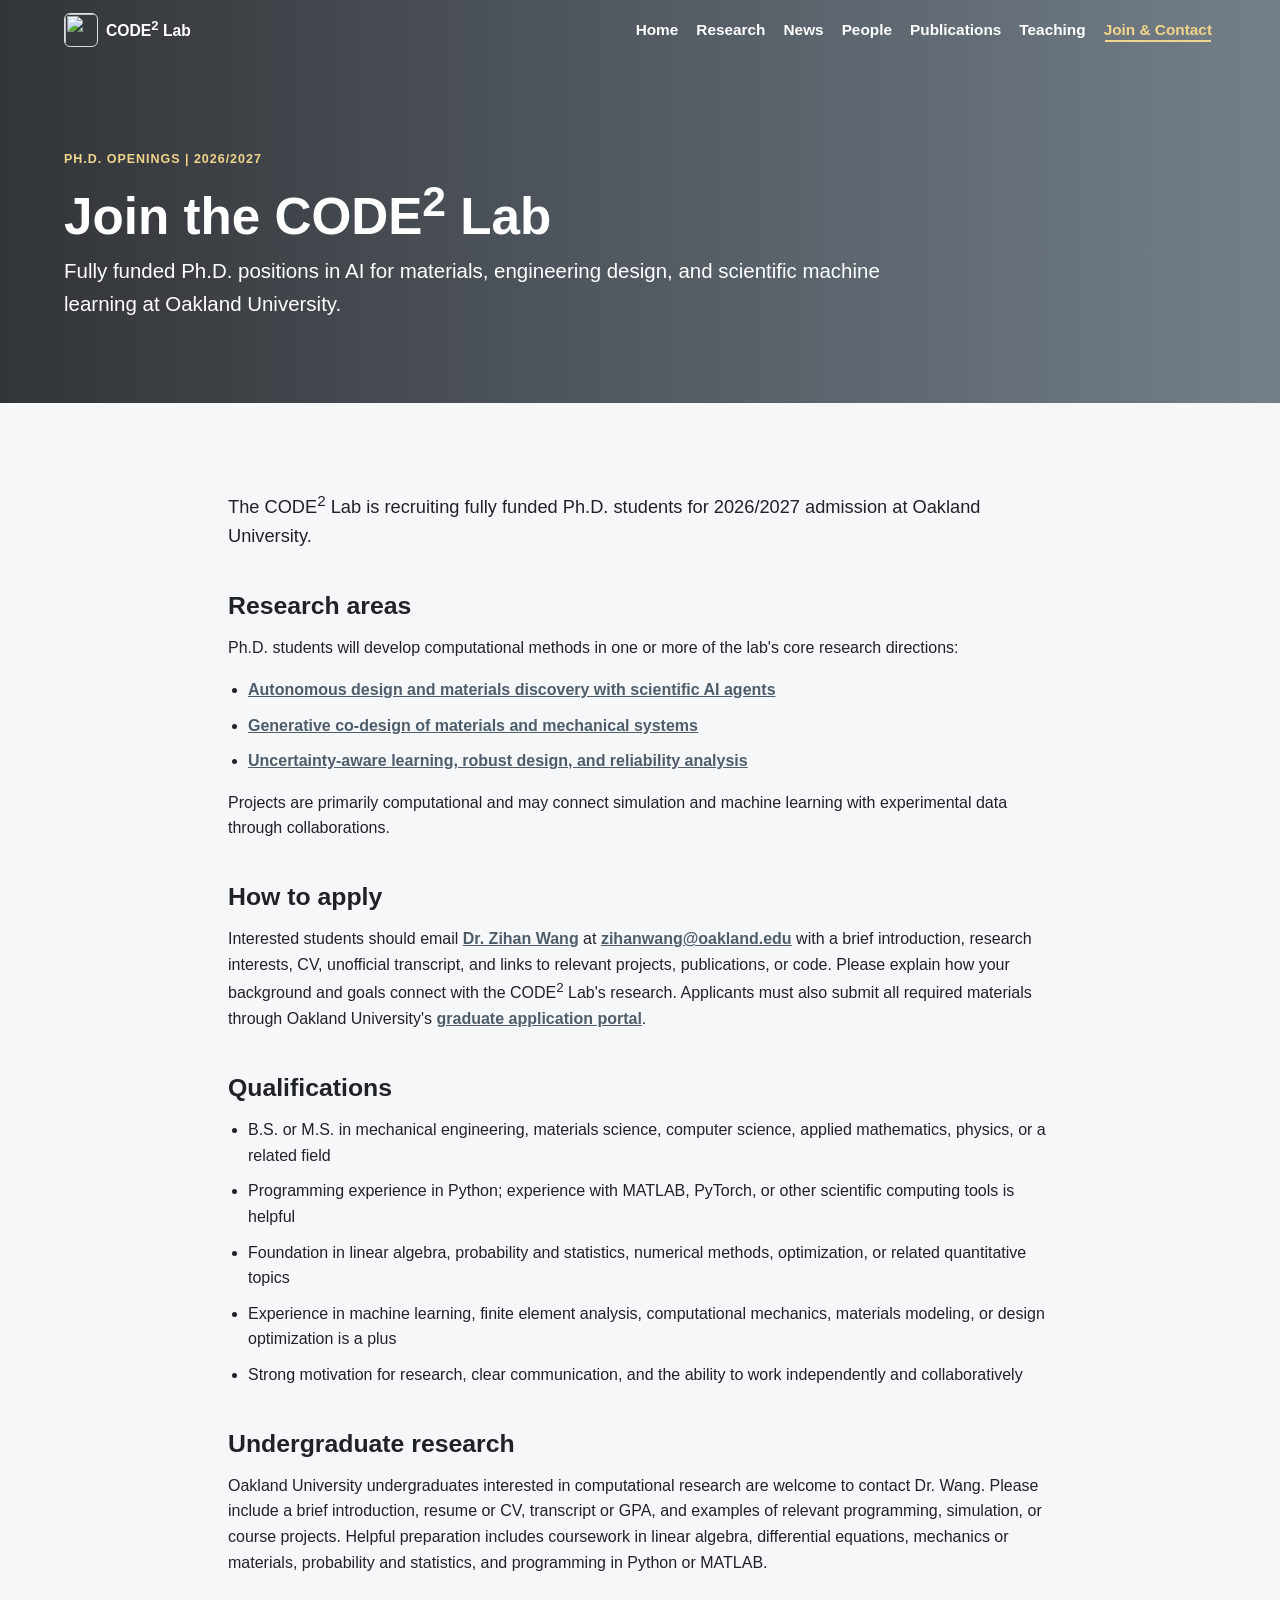
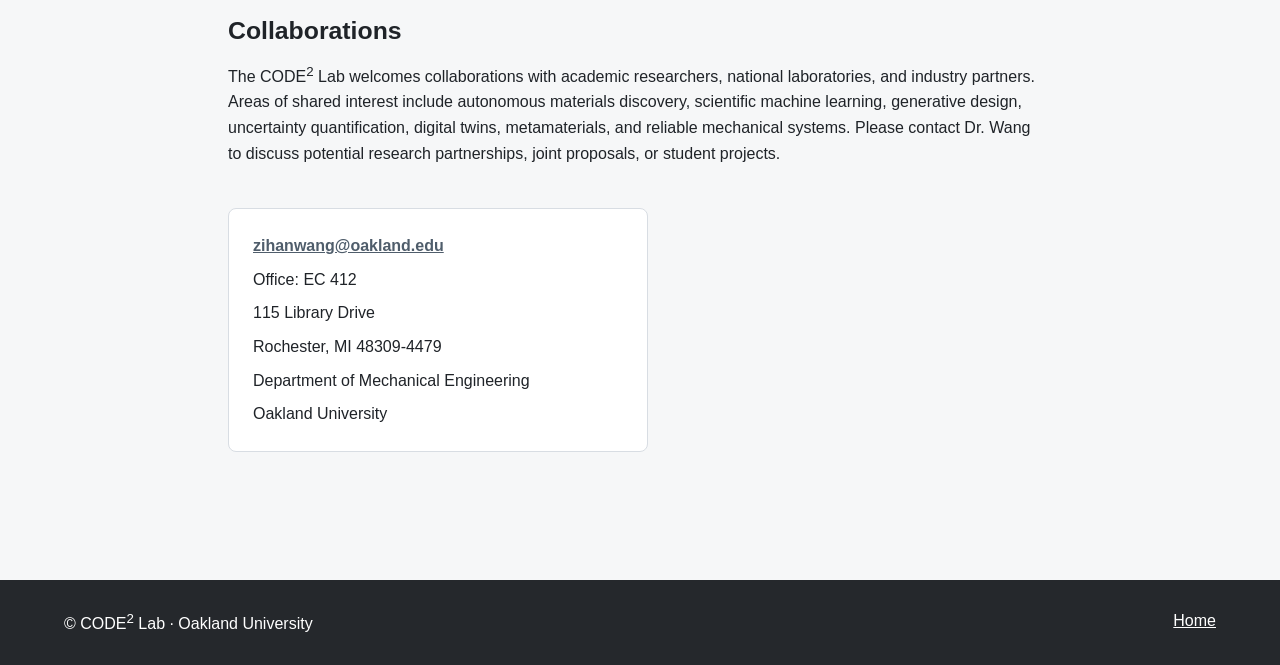
==== commit 0a6468f0: "Show email in application instructions" ====
--- a/join.html
+++ b/join.html
@@ -54,6 +54,7 @@
           <h2>How to apply</h2>
           <p>
             Interested students should email <a class="text-link" href="mailto:zihanwang@oakland.edu">Dr. Zihan Wang</a>
+            at <a class="text-link" href="mailto:zihanwang@oakland.edu">zihanwang@oakland.edu</a>
             with a brief introduction, research interests, CV, unofficial transcript, and links to relevant projects,
             publications, or code. Please explain how your background and goals connect with the CODE<sup>2</sup> Lab's research.
             Applicants must also submit all required materials through Oakland University's
